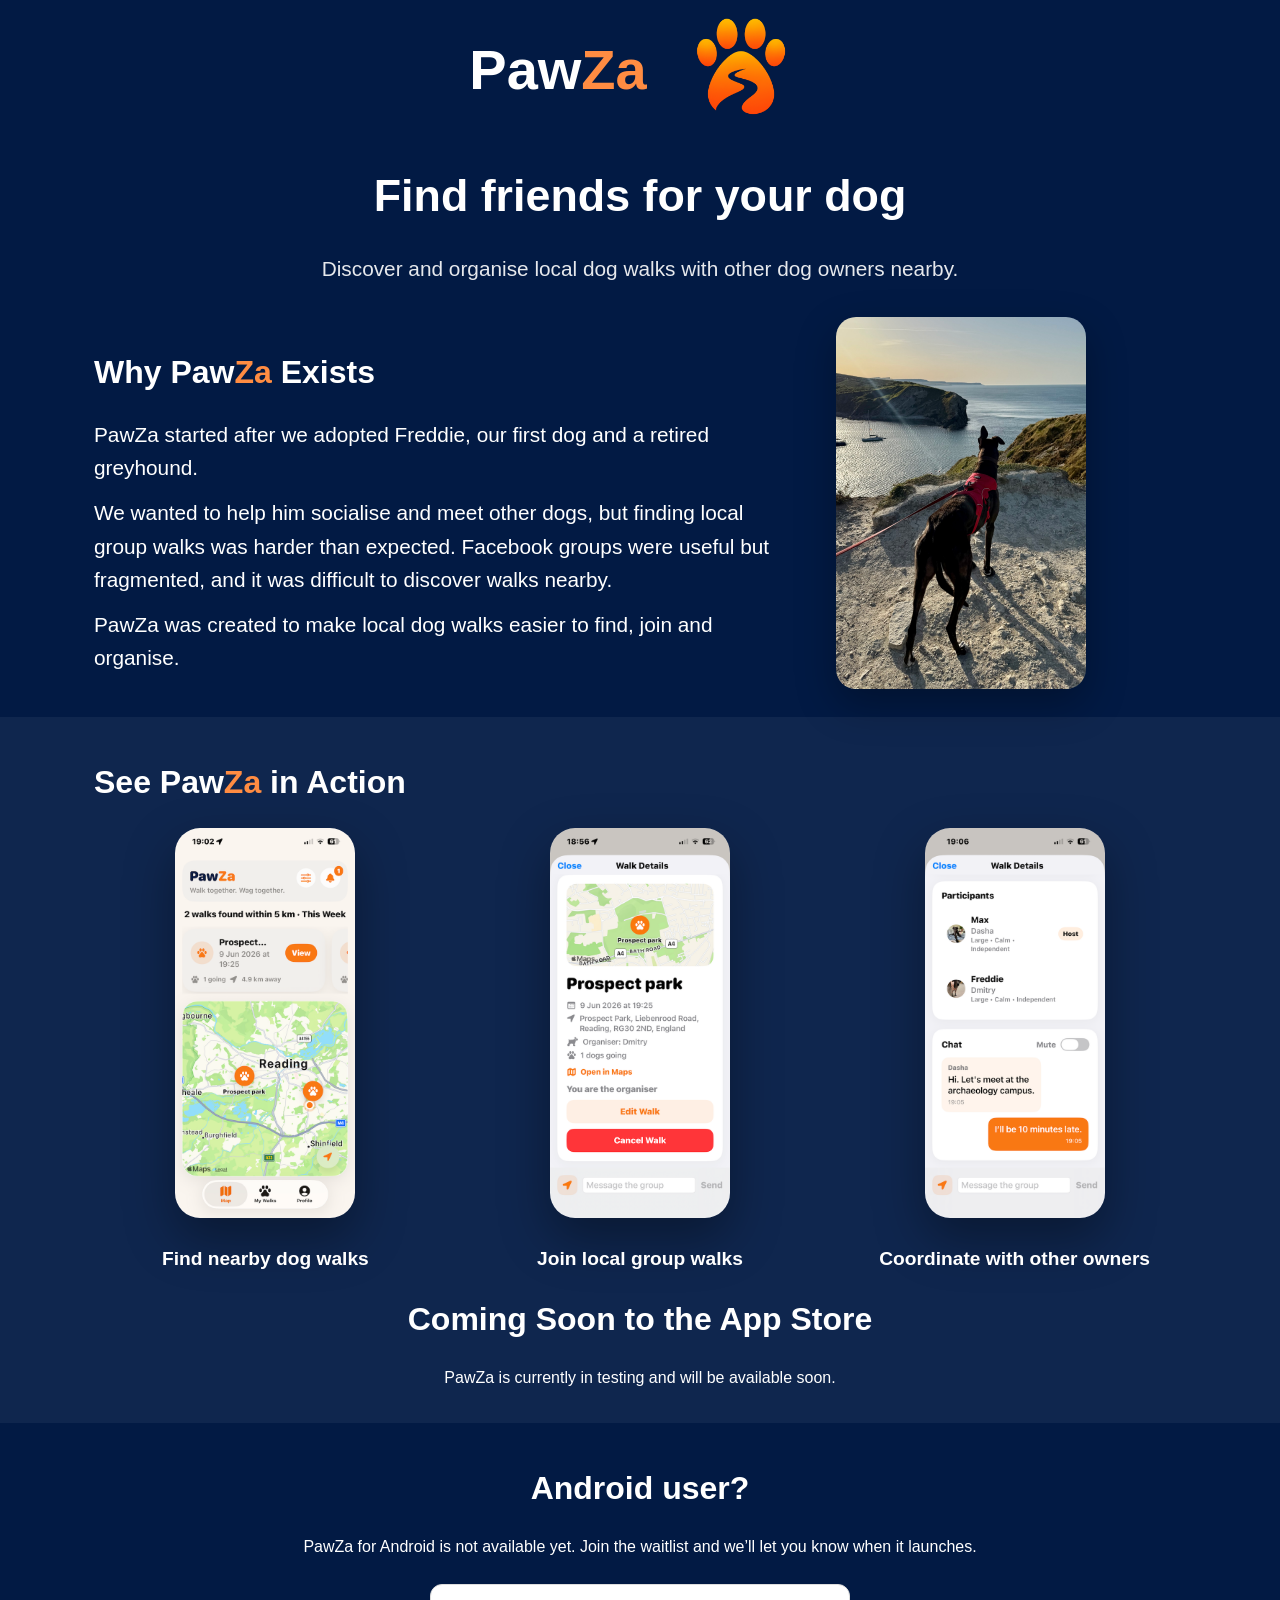
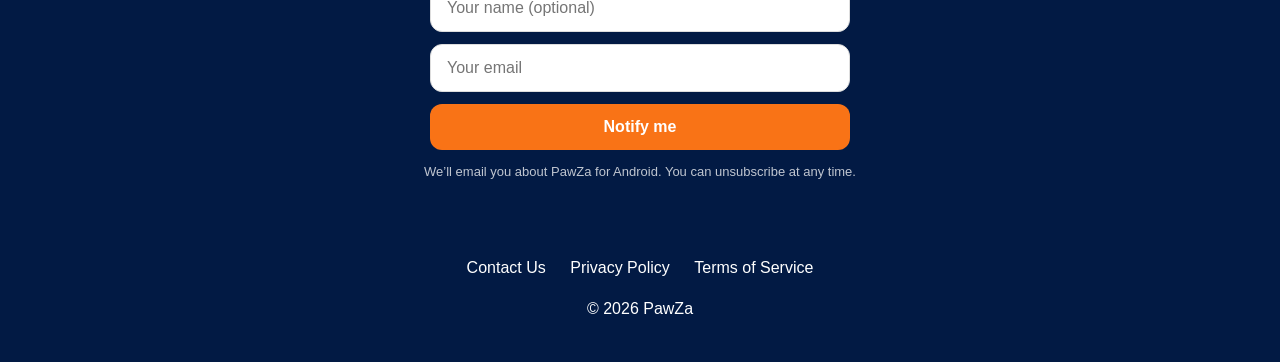
==== index.html @ 74e45c85 "fix" ====
<!DOCTYPE html>
<html lang="en">
<head>
    <!-- Google tag (gtag.js) -->
    <script async src="https://www.googletagmanager.com/gtag/js?id=G-XMD0W73ZPT"></script>
    <script>
      window.dataLayer = window.dataLayer || [];
      function gtag(){dataLayer.push(arguments);}
      gtag('js', new Date());

      gtag('config', 'G-XMD0W73ZPT');
    </script>
    <script>
        // PawZa analytics: measure visitor platform demand
        document.addEventListener("DOMContentLoaded", function () {
            const userAgent = navigator.userAgent || navigator.vendor || window.opera;

            let platform = "desktop";

            if (/android/i.test(userAgent)) {
                platform = "android";
            } else if (/iPad|iPhone|iPod/.test(userAgent)) {
                platform = "ios";
            }

            gtag("event", "platform_visitor", {
                platform: platform
            });
        });
    </script>
    <meta charset="UTF-8">
    <meta name="viewport" content="width=device-width, initial-scale=1.0">
    <title>PawZa - Find friends for your dog</title>
    <link rel="stylesheet" href="styles.css">
</head>

<body>

<header class="hero">
    <div class="container">
        <div class="hero-title">
            <h1 class="brand-name">
                    Paw<span>Za</span>
                </h1>

            <img src="assets/PZ logo trans.png"
                 alt="PawZa Logo"
                 class="logo-inline">
            
        </div>
        <h2>Find friends for your dog</h2>
        <p class="subtitle">
            Discover and organise local dog walks with other dog owners nearby.
        </p>

    </div>
</header>

<section id="story" class="section">
    <div class="container story-layout">


        <div class="story-text">
            <h2>Why Paw<span>Za</span> Exists</h2>

            <p>
                PawZa started after we adopted Freddie, our first dog and a retired greyhound.
            </p>

            <p>
                We wanted to help him socialise and meet other dogs, but finding local group walks was harder than expected.
                Facebook groups were useful but fragmented, and it was difficult to discover walks nearby.
            </p>

            <p>
                PawZa was created to make local dog walks easier to find, join and organise.
            </p>
        </div>
        
        <div class="story-image">
            <img src="assets/Freddie.jpeg" alt="Freddie the Greyhound">
        </div>
        

    </div>

</section>
<section class="section alt">
    <div class="container">
        <h2>See Paw<span>Za</span> in Action</h2>
        
        <div class="screenshots">
            <div class="screenshot-card">
                <img src="assets/screenshot-map.PNG" alt="PawZa map showing nearby dog walks">
                <h3>Find nearby dog walks</h3>
            </div>

            <div class="screenshot-card">
                <img src="assets/screenshot-walk.PNG" alt="PawZa walk details screen">
                <h3>Join local group walks</h3>
            </div>

            <div class="screenshot-card">
                <img src="assets/screenshot-chat.PNG" alt="PawZa walk chat screen">
                <h3>Coordinate with other owners</h3>
            </div>
        </div>
        <div class="container" style="text-align: center;">

                <h2>Coming Soon to the App Store</h2>

                <p>
                    PawZa is currently in testing and will be available soon.
                </p>

        </div>
    </div>
</section>

<section class="section" id="android-waitlist">
    <div class="container" style="text-align: center;">
        <h2>Android user?</h2>
        <p>
            PawZa for Android is not available yet. Join the waitlist and we’ll let you know when it launches.
        </p>

        <form id="androidWaitlistForm" class="waitlist-form">
            <input type="text" id="waitlistName" name="name" placeholder="Your name (optional)">
            <input type="email" id="waitlistEmail" name="email" placeholder="Your email" required>
            <button type="submit">Notify me</button>
        </form>

        <p class="small-text">
            We’ll email you about PawZa for Android. You can unsubscribe at any time.
        </p>

        <p id="waitlistMessage" class="waitlist-message"></p>
    </div>
</section>

<footer>
    <div class="container footer-links">
        <a href="mailto:hello@pawza.uk">Contact Us</a>
        <a href="privacy.html">Privacy Policy</a>
        <a href="terms.html">Terms of Service</a>
    </div>


    <p>© 2026 PawZa</p>
</footer>

<script>
document.getElementById("androidWaitlistForm").addEventListener("submit", async function (event) {
    event.preventDefault();

    const message = document.getElementById("waitlistMessage");
    const name = document.getElementById("waitlistName").value.trim();
    const email = document.getElementById("waitlistEmail").value.trim();

    message.textContent = "Submitting...";

    const params = new URLSearchParams(window.location.search);

    try {
        const response = await fetch("https://europe-west1-freddie-57977.cloudfunctions.net/submitAndroidWaitlist", {
            method: "POST",
            headers: {
                "Content-Type": "application/json"
            },
            body: JSON.stringify({
                name: name || null,
                email: email,
                source: params.get("utm_source"),
                medium: params.get("utm_medium"),
                campaign: params.get("utm_campaign"),
                page: window.location.href
            })
        });

        const result = await response.json();

        if (response.ok) {
            message.textContent = result.message || "Thanks — we’ll let you know when PawZa for Android is ready.";
            document.getElementById("androidWaitlistForm").reset();

            if (typeof gtag === "function") {
                gtag("event", "android_waitlist_signup", {
                    source: params.get("utm_source"),
                    medium: params.get("utm_medium"),
                    campaign: params.get("utm_campaign")
                });
            }
        } else {
            message.textContent = result.message || "Something went wrong. Please try again.";
        }
    } catch (error) {
        message.textContent = "Something went wrong. Please try again.";
    }
});
</script>




</body>
</html>
---- styles.css ----
:root {
    --navy: #021A44;
    --orange: #ff8c42;
    --white: #ffffff;
    --light: #f4f6f8;
}

* {
    margin: 0;
    padding: 0;
    box-sizing: border-box;
}

body {
    font-family: -apple-system, BlinkMacSystemFont, sans-serif;
    background: var(--navy);
    color: var(--white);
    line-height: 1.6;
}

.container {
    max-width: 1100px;
    margin: 0 auto;
    padding: 0 4px;
}

.container span {
    color: var(--orange);
}

.hero {
    text-align: center;
    padding: 0px 0px;
}

.hero h1 {
    font-size: 3.5rem;
    margin-bottom: 5px;
}

.hero h2 {
    font-size: 2.8rem;
}

.subtitle {
    font-size: 1.3rem;
    opacity: 0.9;
    max-width: 1100px;
    margin: 0 auto 0px;
}

.hero-buttons {
    display: flex;
    gap: 16px;
    justify-content: center;
    flex-wrap: wrap;
}

.button {
    padding: 14px 24px;
    border-radius: 12px;
    text-decoration: none;
    font-weight: 600;
}

.primary {
    background: var(--orange);
    color: white;
}

.secondary {
    border: 2px solid white;
    color: white;
}

.section {
    padding: 20px 20px;
}

.alt {
    background: rgba(255,255,255,0.05);
}

.alt span {
    color: var(--orange);
}

.section h2 {
    margin-bottom: 24px;
    font-size: 2rem;
}

.cards {
    display: grid;
    grid-template-columns: repeat(auto-fit,minmax(250px,1fr));
    gap: 20px;
}

.card {
    background: white;
    color: #021A44;
    padding: 24px;
    border-radius: 16px;
    font-weight: 600;
}

.steps {
    margin-left: 24px;
}

footer {
    text-align: center;
    padding: 40px 20px;
}

.footer-links {
    margin-bottom: 16px;
}

.footer-links a {
    color: white;
    margin: 0 10px;
    text-decoration: none;
}

.footer-links a:hover {
    color: var(--orange);
}

.logo {
    width: 10px;
    height: 10px;
    margin-bottom: 30px;
}

.story-layout {
    display: grid;
    grid-template-columns: 1fr 350px;
    gap: 60px;
    align-items: center;
}

.story-image img {
    width: 250px;
    height: auto;
    border-radius: 20px;
    box-shadow: 0 15px 40px rgba(0,0,0,0.3);
    align-items: right;
}

.story-text p {
    margin-bottom: 20px;
    font-size: 1.3rem;
}

.story-text span {
    color: var(--orange);
}

.hero-title {
    display: flex;
    justify-content: center;
    align-items: center;
    gap: 24px;
    margin-bottom: 0px;
}

.logo-inline {
    width: 140px;
    height: auto;
}

.hero-title h1 {
    margin: 0;
}

.brand-name {
    margin: 0;
    font-size: 5rem;
    font-weight: 800;
}

.brand-name span {
    color: var(--orange);
}

.screenshots {
    display: grid;
    grid-template-columns: repeat(3, 1fr);
    gap: 32px;
    align-items: start;
}

.screenshot-card {
    text-align: center;
}

.screenshot-card img {
    width: 180px;
    max-width: 280px;
    border-radius: 25px;
    box-shadow: 0 20px 50px rgba(0,0,0,0.35);
}

.screenshot-card h3 {
    margin-top: 18px;
    font-size: 1.2rem;
}

.contact-email a {
    color: white;
    text-decoration: none;
}

.contact-email a:hover {
    color: var(--orange);
}

.container h1,
.container h2 {
    margin-top: 20px;
    margin-bottom: 20px;
}

.container p,
.container li {
    margin-bottom: 12px;
}

.container ul {
    margin-left: 24px;
    margin-bottom: 20px;
}

.waitlist-form {
    display: flex;
    flex-direction: column;
    gap: 12px;
    max-width: 420px;
    margin: 24px auto 12px;
}

.waitlist-form input {
    padding: 14px 16px;
    border: 1px solid #ddd;
    border-radius: 12px;
    font-size: 16px;
}

.waitlist-form button {
    padding: 14px 18px;
    border: none;
    border-radius: 12px;
    background: #f97316;
    color: white;
    font-size: 16px;
    font-weight: 700;
    cursor: pointer;
}

.small-text {
    font-size: 13px;
    opacity: 0.75;
}

.waitlist-message {
    margin-top: 12px;
    font-weight: 600;
}

@media (max-width: 768px) {
    .container {
        padding: 0 24px;
    }

    .hero {
        padding: 32px 0 48px;
    }

    .hero-title {
        flex-direction: row;
        gap: 16px;
        justify-content: center;
        align-items: center;
        flex-wrap: nowrap;
        margin-bottom: 32px;
    }

    .brand-name {
        font-size: 2.7rem;
        white-space: nowrap;
    }

    .logo-inline {
        width: 82px;
    }

    .hero > .container > h1 {
        font-size: 2.9rem;
        line-height: 1.08;
        margin: 0 0 20px;
    }

    .subtitle {
        font-size: 1.25rem;
        line-height: 1.4;
        max-width: 360px;
    }

    .section {
        padding: 48px 0;
    }

    .story-layout {
        grid-template-columns: 1fr;
        gap: 28px;
    }

    .story-text h2,
    .section h2 {
        font-size: 2.2rem;
        line-height: 1.12;
    }

    .story-text p {
        font-size: 1.1rem;
        line-height: 1.55;
    }

    .story-image {
        text-align: center;
    }

    .story-image img {
        width: 100%;
        max-width: 320px;
    }

    .screenshots {
        grid-template-columns: 1fr;
        gap: 42px;
    }

    .screenshot-card img {
        width: 100%;
        max-width: 260px;
    }

    footer {
        padding: 32px 20px;
    }

    .footer-links {
        display: flex;
        flex-direction: column;
        gap: 12px;
    }
}
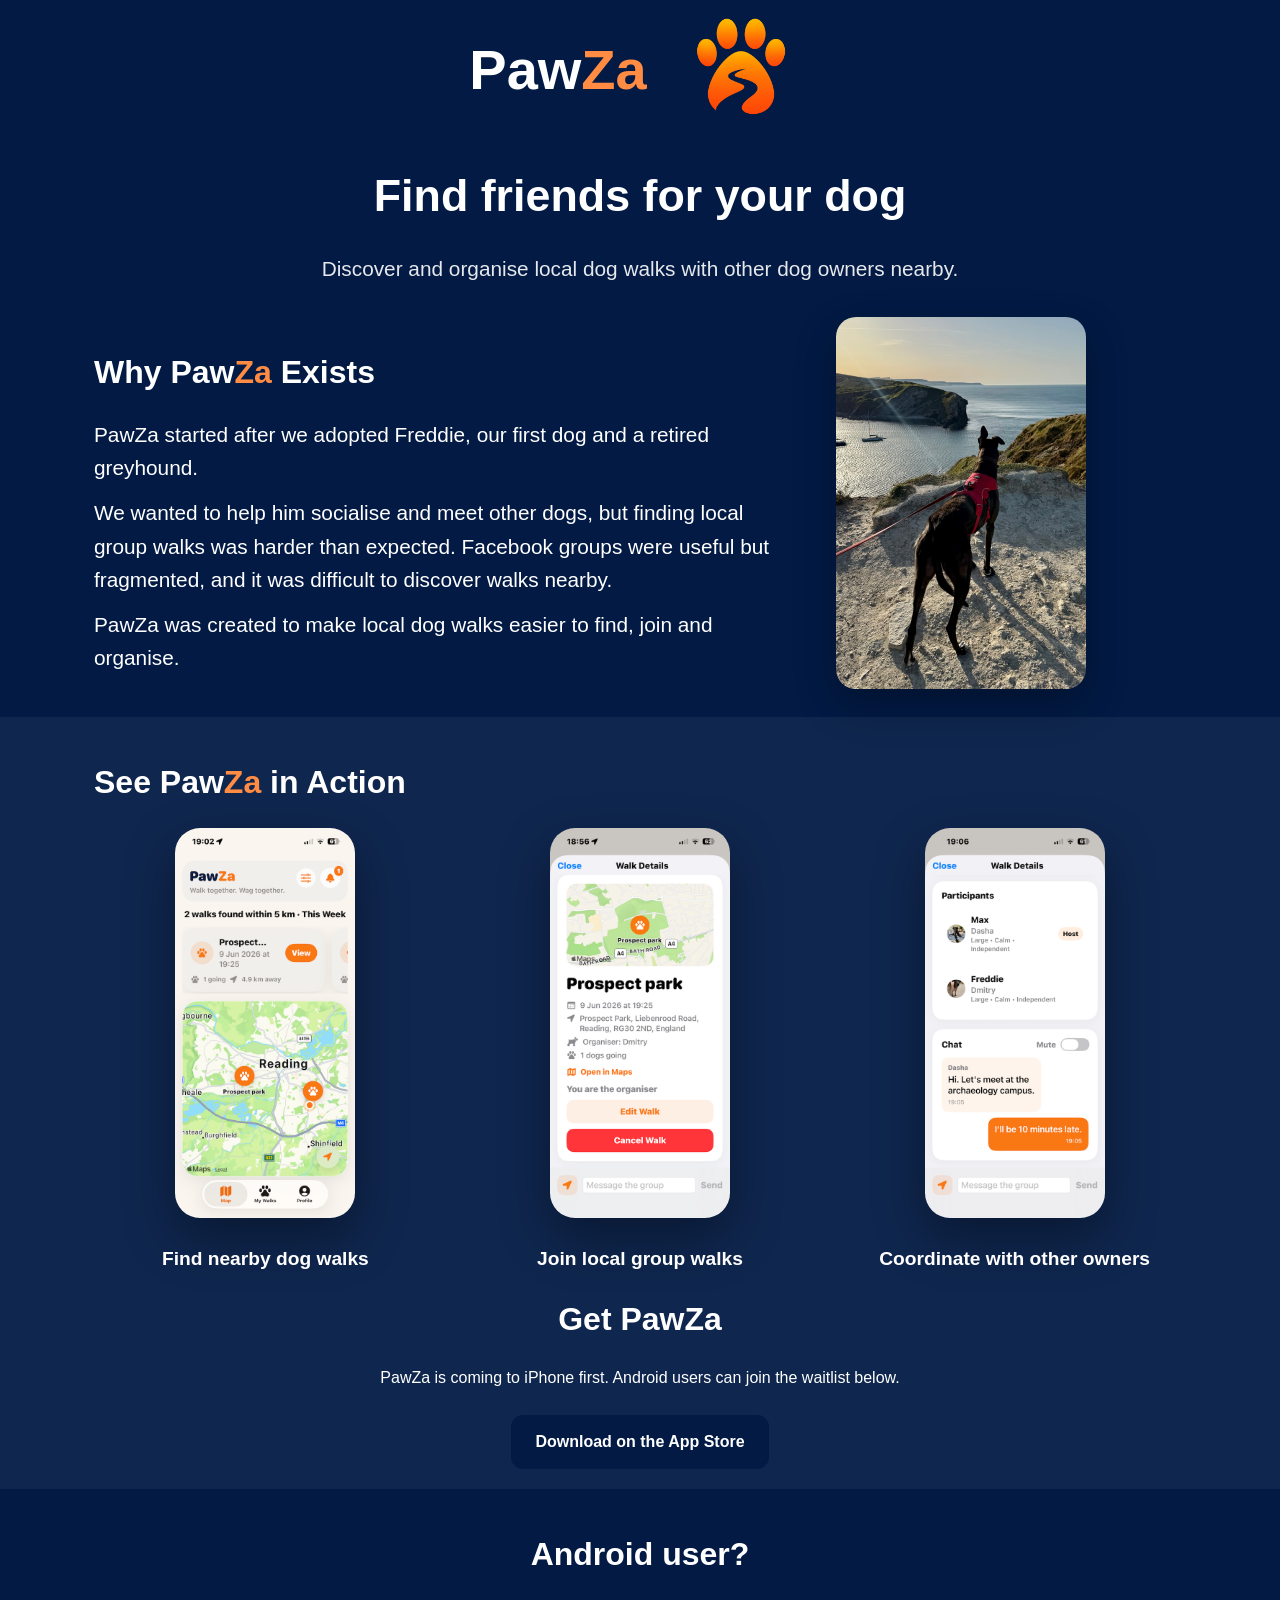
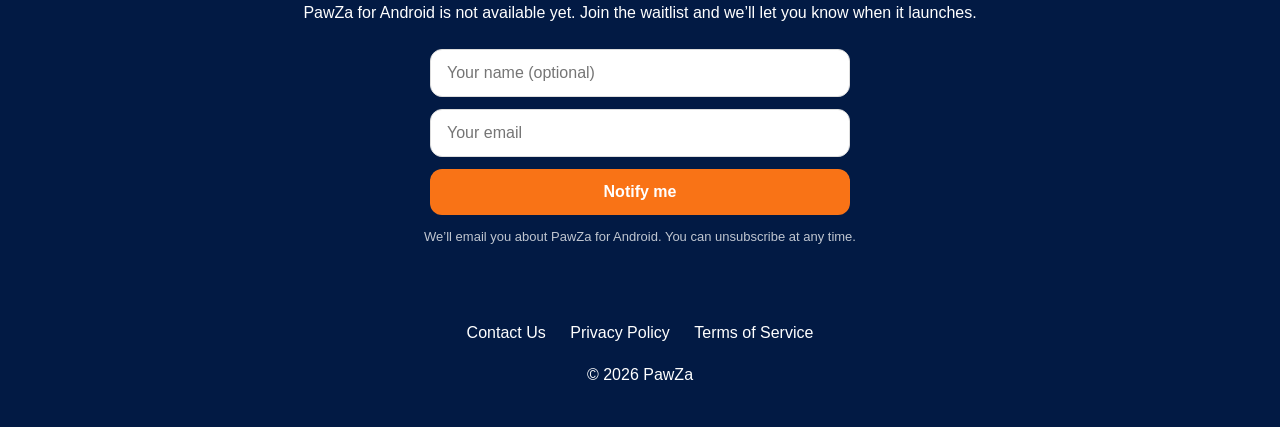
==== commit 370f6780: "Device" ====
--- a/index.html
+++ b/index.html
@@ -8,31 +8,42 @@
       window.dataLayer = window.dataLayer || [];
       function gtag(){dataLayer.push(arguments);}
       gtag('js', new Date());
-
       gtag('config', 'G-XMD0W73ZPT');
     </script>
+
     <script>
-        // PawZa analytics: measure visitor platform demand
         document.addEventListener("DOMContentLoaded", function () {
             const userAgent = navigator.userAgent || navigator.vendor || window.opera;
 
             let platform = "desktop";
 
-            if (/android/i.test(userAgent)) {
+            const isIOS =
+                /iPad|iPhone|iPod/.test(userAgent) ||
+                (navigator.platform === "MacIntel" && navigator.maxTouchPoints > 1);
+
+            const isAndroid = /android/i.test(userAgent);
+
+            if (isAndroid) {
                 platform = "android";
-            } else if (/iPad|iPhone|iPod/.test(userAgent)) {
+            } else if (isIOS) {
                 platform = "ios";
             }
 
-            gtag("event", "platform_visitor", {
-                platform: platform
-            });
+            document.body.classList.add("platform-" + platform);
+
+            if (typeof gtag === "function") {
+                gtag("event", "platform_visitor", {
+                    platform: platform
+                });
+            }
         });
     </script>
+
     <meta charset="UTF-8">
     <meta name="viewport" content="width=device-width, initial-scale=1.0">
     <title>PawZa - Find friends for your dog</title>
     <link rel="stylesheet" href="styles.css">
+
 </head>
 
 <body>
@@ -40,27 +51,22 @@
 <header class="hero">
     <div class="container">
         <div class="hero-title">
-            <h1 class="brand-name">
-                    Paw<span>Za</span>
-                </h1>
+            <h1 class="brand-name">Paw<span>Za</span></h1>
 
             <img src="assets/PZ logo trans.png"
                  alt="PawZa Logo"
                  class="logo-inline">
-            
-        </div>
+        </div>
+
         <h2>Find friends for your dog</h2>
         <p class="subtitle">
             Discover and organise local dog walks with other dog owners nearby.
         </p>
-
     </div>
 </header>
 
 <section id="story" class="section">
     <div class="container story-layout">
-
-
         <div class="story-text">
             <h2>Why Paw<span>Za</span> Exists</h2>
 
@@ -77,19 +83,17 @@
                 PawZa was created to make local dog walks easier to find, join and organise.
             </p>
         </div>
-        
+
         <div class="story-image">
             <img src="assets/Freddie.jpeg" alt="Freddie the Greyhound">
         </div>
-        
-
-    </div>
-
+    </div>
 </section>
+
 <section class="section alt">
     <div class="container">
         <h2>See Paw<span>Za</span> in Action</h2>
-        
+
         <div class="screenshots">
             <div class="screenshot-card">
                 <img src="assets/screenshot-map.PNG" alt="PawZa map showing nearby dog walks">
@@ -106,13 +110,33 @@
                 <h3>Coordinate with other owners</h3>
             </div>
         </div>
+
         <div class="container" style="text-align: center;">
 
-                <h2>Coming Soon to the App Store</h2>
-
+            <div class="platform-section ios-only">
+                <h2>Download PawZa on the App Store</h2>
+                <p>PawZa is available for iPhone.</p>
+                <a class="app-store-button" href="APP_STORE_URL_HERE">
+                    Download on the App Store
+                </a>
+            </div>
+
+            <div class="platform-section android-only">
+                <h2>PawZa for Android is coming soon</h2>
                 <p>
-                    PawZa is currently in testing and will be available soon.
+                    Join the Android waitlist below and we’ll let you know when it launches.
                 </p>
+            </div>
+
+            <div class="platform-section desktop-only">
+                <h2>Get PawZa</h2>
+                <p>
+                    PawZa is coming to iPhone first. Android users can join the waitlist below.
+                </p>
+                <a class="app-store-button" href="APP_STORE_URL_HERE">
+                    Download on the App Store
+                </a>
+            </div>
 
         </div>
     </div>
@@ -145,7 +169,6 @@
         <a href="privacy.html">Privacy Policy</a>
         <a href="terms.html">Terms of Service</a>
     </div>
-
 
     <p>© 2026 PawZa</p>
 </footer>
@@ -200,9 +223,5 @@
 });
 </script>
 
-
-
-
 </body>
 </html>
-
--- a/styles.css
+++ b/styles.css
@@ -266,6 +266,41 @@
 .waitlist-message {
     margin-top: 12px;
     font-weight: 600;
+}
+
+.ios-only,
+.android-only,
+.desktop-only {
+  display: none;
+}
+
+.platform-ios .ios-only {
+  display: block;
+}
+
+.platform-android .android-only {
+  display: block;
+}
+
+.platform-desktop .desktop-only {
+  display: block;
+}
+
+.app-store-button {
+    display: inline-block;
+    margin-top: 12px;
+    padding: 14px 24px;
+    border-radius: 12px;
+    background: #021A44;
+    color: white;
+    text-decoration: none;
+    font-weight: 700;
+}
+
+.secondary-note {
+    margin-top: 18px;
+    font-size: 0.95rem;
+    opacity: 0.8;
 }
 
 @media (max-width: 768px) {
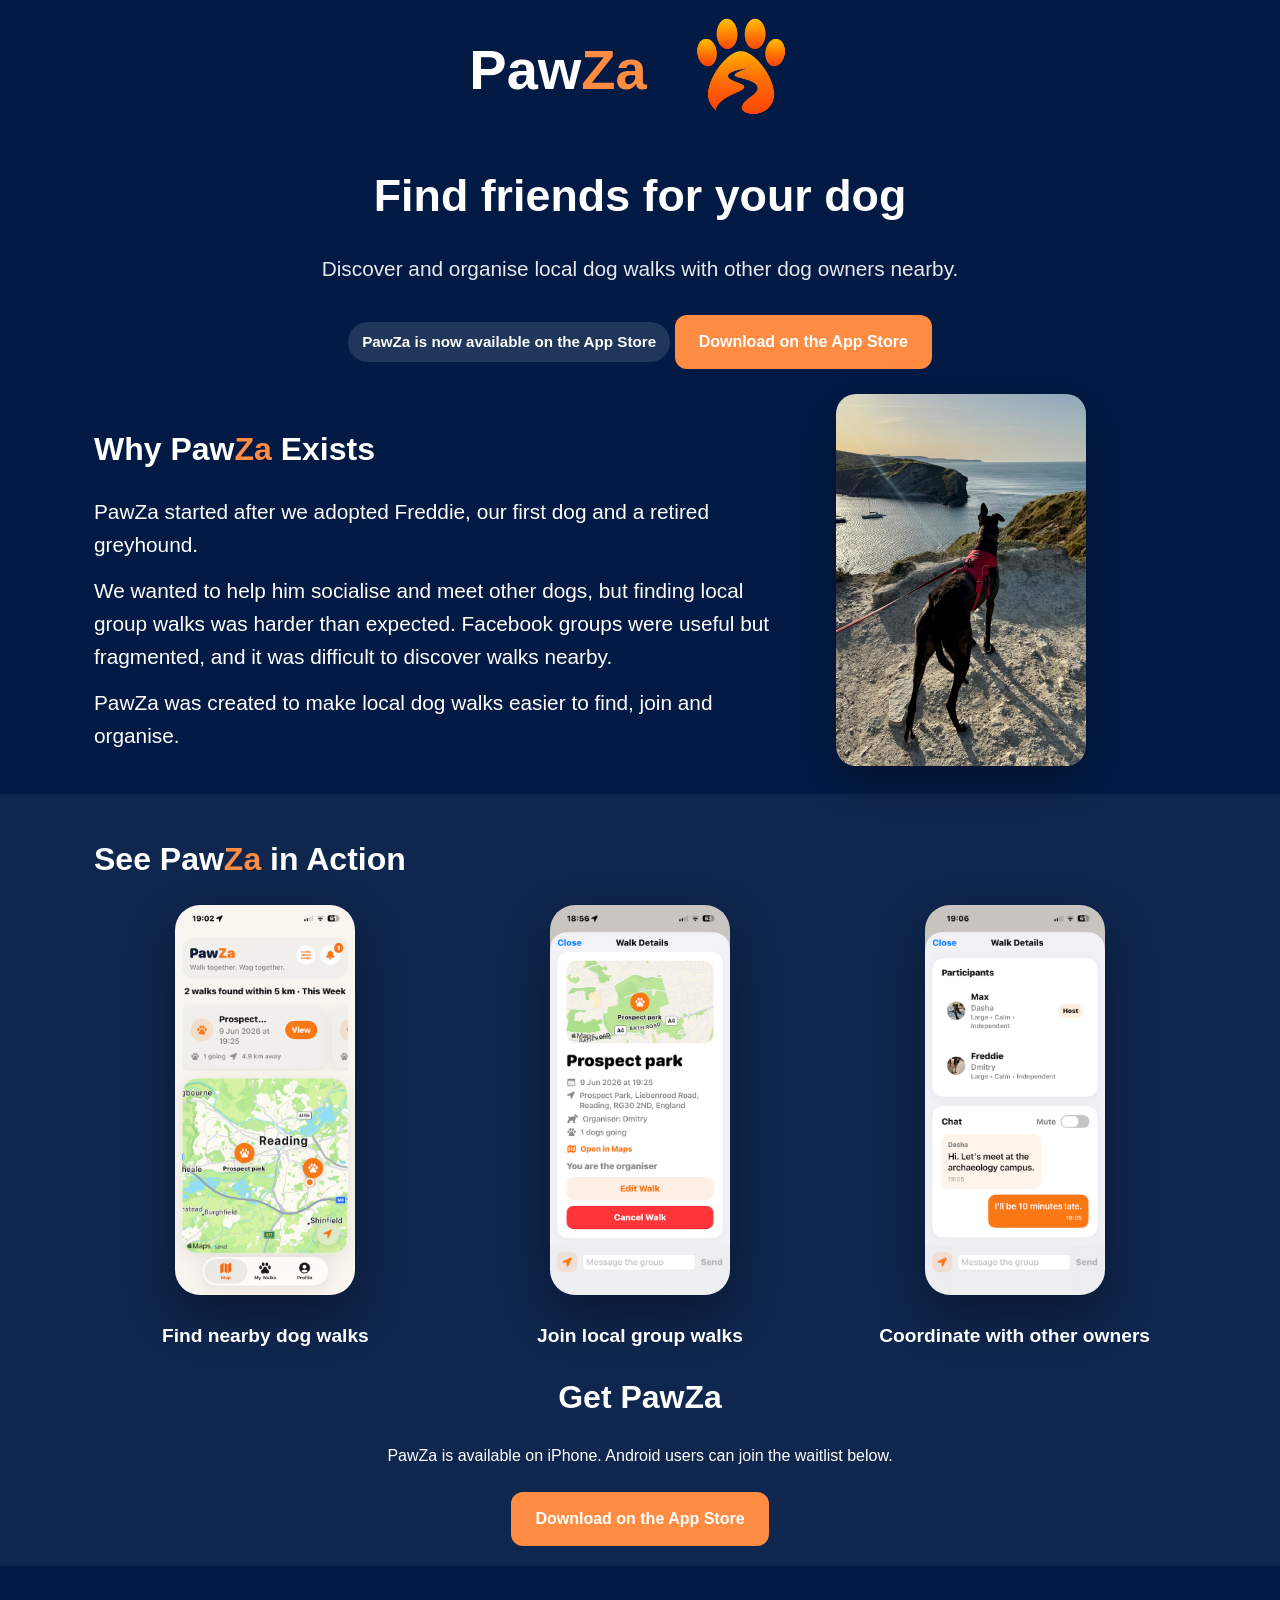
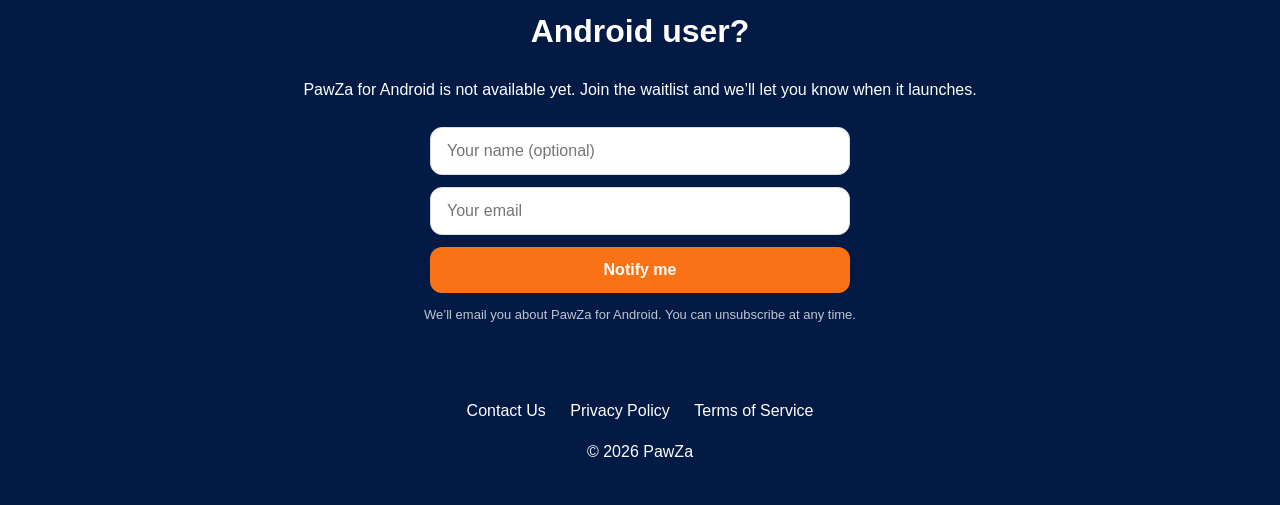
==== commit 33b1625c: "App Store link" ====
--- a/index.html
+++ b/index.html
@@ -1,4 +1,3 @@
-
 <!DOCTYPE html>
 <html lang="en">
 <head>
@@ -36,6 +35,19 @@
                     platform: platform
                 });
             }
+
+            document.querySelectorAll(".app-store-button").forEach(function (button) {
+                button.addEventListener("click", function () {
+                    if (typeof gtag === "function") {
+                        gtag("event", "app_store_click", {
+                            platform: platform,
+                            source: new URLSearchParams(window.location.search).get("utm_source"),
+                            medium: new URLSearchParams(window.location.search).get("utm_medium"),
+                            campaign: new URLSearchParams(window.location.search).get("utm_campaign")
+                        });
+                    }
+                });
+            });
         });
     </script>
 
@@ -43,7 +55,6 @@
     <meta name="viewport" content="width=device-width, initial-scale=1.0">
     <title>PawZa - Find friends for your dog</title>
     <link rel="stylesheet" href="styles.css">
-
 </head>
 
 <body>
@@ -62,6 +73,14 @@
         <p class="subtitle">
             Discover and organise local dog walks with other dog owners nearby.
         </p>
+
+        <p class="launch-badge">
+            PawZa is now available on the App Store
+        </p>
+
+        <a class="app-store-button hero-download-button" href="https://apps.apple.com/gb/app/pawza/id6767504986">
+            Download on the App Store
+        </a>
     </div>
 </header>
 
@@ -115,8 +134,8 @@
 
             <div class="platform-section ios-only">
                 <h2>Download PawZa on the App Store</h2>
-                <p>PawZa is available for iPhone.</p>
-                <a class="app-store-button" href="APP_STORE_URL_HERE">
+                <p>PawZa is available for iPhone users in the UK.</p>
+                <a class="app-store-button" href="https://apps.apple.com/gb/app/pawza/id6767504986">
                     Download on the App Store
                 </a>
             </div>
@@ -131,9 +150,9 @@
             <div class="platform-section desktop-only">
                 <h2>Get PawZa</h2>
                 <p>
-                    PawZa is coming to iPhone first. Android users can join the waitlist below.
+                    PawZa is available on iPhone. Android users can join the waitlist below.
                 </p>
-                <a class="app-store-button" href="APP_STORE_URL_HERE">
+                <a class="app-store-button" href="https://apps.apple.com/gb/app/pawza/id6767504986">
                     Download on the App Store
                 </a>
             </div>
@@ -142,7 +161,7 @@
     </div>
 </section>
 
-<section class="section" id="android-waitlist">
+<section class="section platform-section android-only desktop-only" id="android-waitlist">
     <div class="container" style="text-align: center;">
         <h2>Android user?</h2>
         <p>
@@ -174,53 +193,57 @@
 </footer>
 
 <script>
-document.getElementById("androidWaitlistForm").addEventListener("submit", async function (event) {
-    event.preventDefault();
-
-    const message = document.getElementById("waitlistMessage");
-    const name = document.getElementById("waitlistName").value.trim();
-    const email = document.getElementById("waitlistEmail").value.trim();
-
-    message.textContent = "Submitting...";
-
-    const params = new URLSearchParams(window.location.search);
-
-    try {
-        const response = await fetch("https://europe-west1-freddie-57977.cloudfunctions.net/submitAndroidWaitlist", {
-            method: "POST",
-            headers: {
-                "Content-Type": "application/json"
-            },
-            body: JSON.stringify({
-                name: name || null,
-                email: email,
-                source: params.get("utm_source"),
-                medium: params.get("utm_medium"),
-                campaign: params.get("utm_campaign"),
-                page: window.location.href
-            })
-        });
-
-        const result = await response.json();
-
-        if (response.ok) {
-            message.textContent = result.message || "Thanks — we’ll let you know when PawZa for Android is ready.";
-            document.getElementById("androidWaitlistForm").reset();
-
-            if (typeof gtag === "function") {
-                gtag("event", "android_waitlist_signup", {
+const androidWaitlistForm = document.getElementById("androidWaitlistForm");
+
+if (androidWaitlistForm) {
+    androidWaitlistForm.addEventListener("submit", async function (event) {
+        event.preventDefault();
+
+        const message = document.getElementById("waitlistMessage");
+        const name = document.getElementById("waitlistName").value.trim();
+        const email = document.getElementById("waitlistEmail").value.trim();
+
+        message.textContent = "Submitting...";
+
+        const params = new URLSearchParams(window.location.search);
+
+        try {
+            const response = await fetch("https://europe-west1-freddie-57977.cloudfunctions.net/submitAndroidWaitlist", {
+                method: "POST",
+                headers: {
+                    "Content-Type": "application/json"
+                },
+                body: JSON.stringify({
+                    name: name || null,
+                    email: email,
                     source: params.get("utm_source"),
                     medium: params.get("utm_medium"),
-                    campaign: params.get("utm_campaign")
-                });
+                    campaign: params.get("utm_campaign"),
+                    page: window.location.href
+                })
+            });
+
+            const result = await response.json();
+
+            if (response.ok) {
+                message.textContent = result.message || "Thanks — we’ll let you know when PawZa for Android is ready.";
+                androidWaitlistForm.reset();
+
+                if (typeof gtag === "function") {
+                    gtag("event", "android_waitlist_signup", {
+                        source: params.get("utm_source"),
+                        medium: params.get("utm_medium"),
+                        campaign: params.get("utm_campaign")
+                    });
+                }
+            } else {
+                message.textContent = result.message || "Something went wrong. Please try again.";
             }
-        } else {
-            message.textContent = result.message || "Something went wrong. Please try again.";
+        } catch (error) {
+            message.textContent = "Something went wrong. Please try again.";
         }
-    } catch (error) {
-        message.textContent = "Something went wrong. Please try again.";
-    }
-});
+    });
+}
 </script>
 
 </body>
--- a/styles.css
+++ b/styles.css
@@ -291,7 +291,7 @@
     margin-top: 12px;
     padding: 14px 24px;
     border-radius: 12px;
-    background: #021A44;
+    background: var(--orange);
     color: white;
     text-decoration: none;
     font-weight: 700;
@@ -301,6 +301,28 @@
     margin-top: 18px;
     font-size: 0.95rem;
     opacity: 0.8;
+}
+
+.launch-badge {
+    display: inline-block;
+    margin: 18px 0 4px;
+    padding: 8px 14px;
+    border-radius: 999px;
+    background: rgba(255, 255, 255, 0.12);
+    color: var(--white);
+    font-weight: 700;
+    font-size: 0.95rem;
+}
+
+.hero-download-button {
+    background: var(--orange);
+    color: var(--white);
+    margin-top: 18px;
+}
+
+.hero-download-button:hover,
+.app-store-button:hover {
+    opacity: 0.9;
 }
 
 @media (max-width: 768px) {
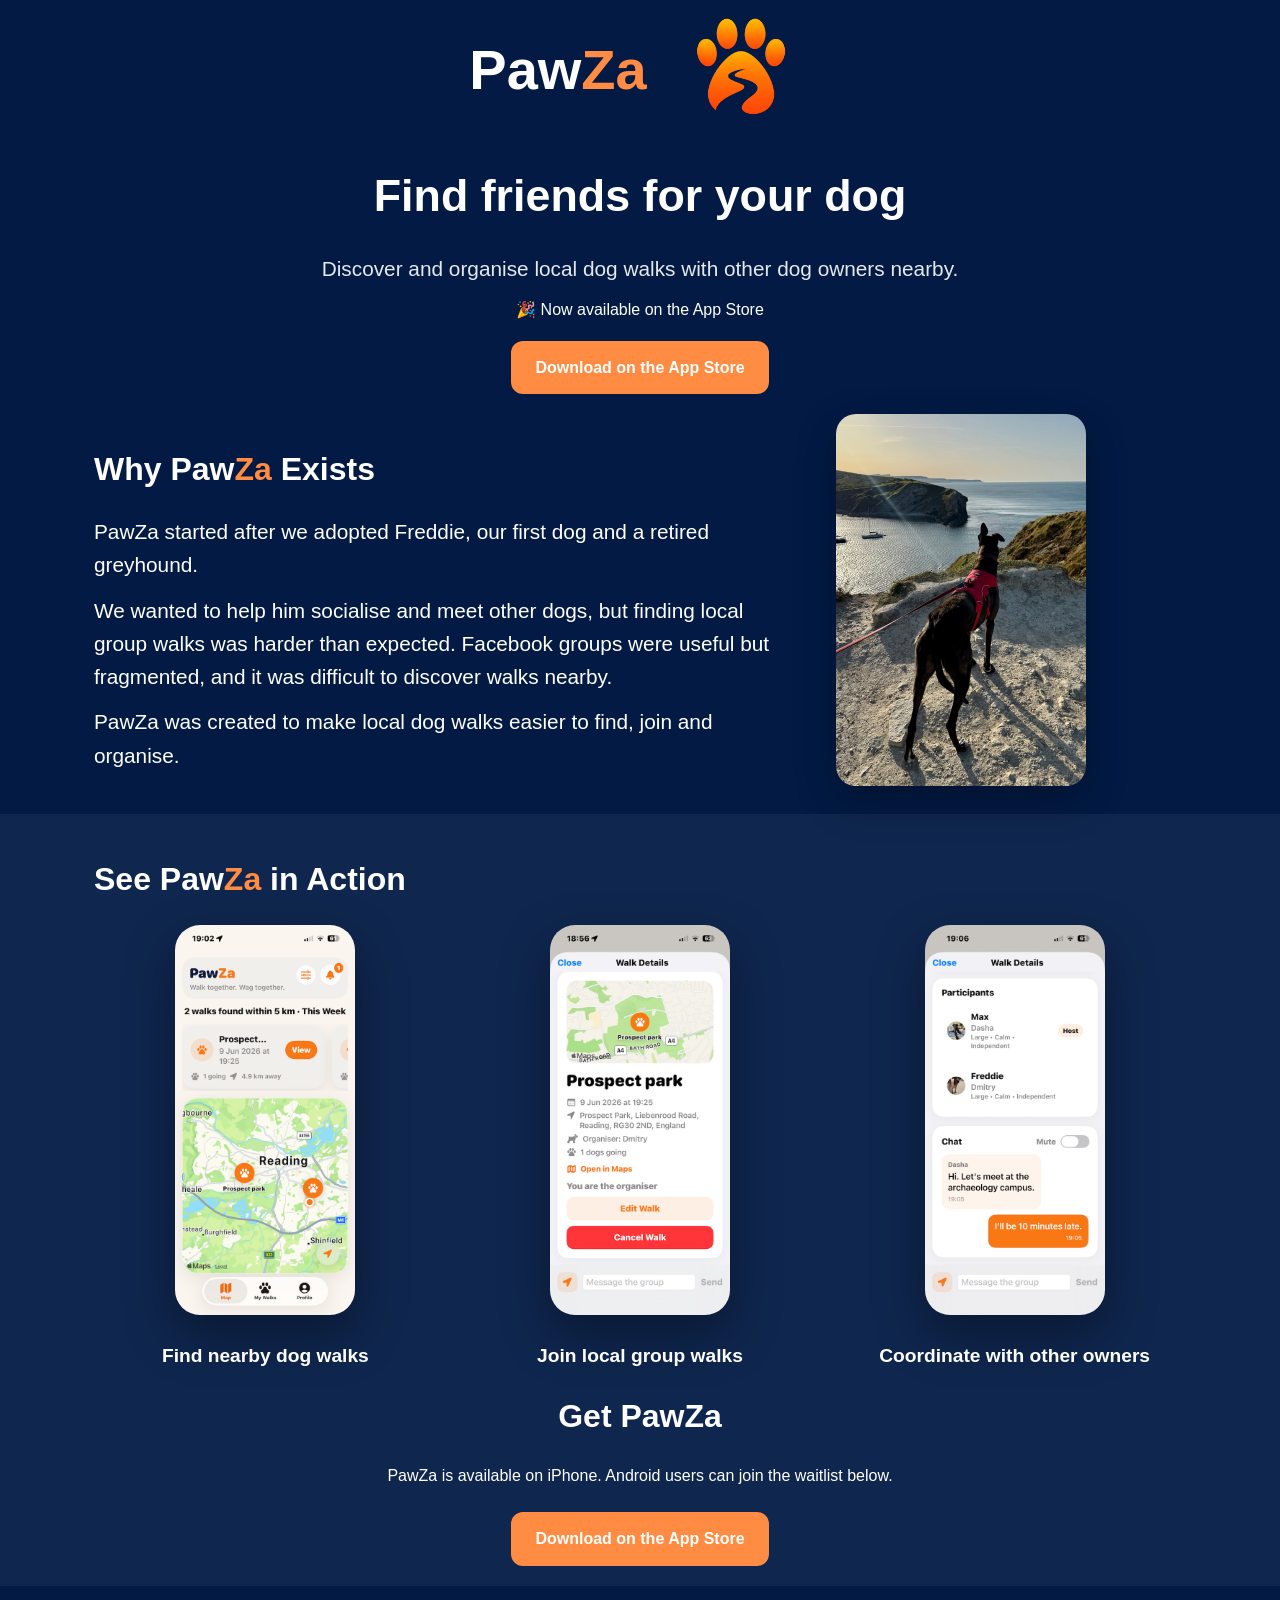
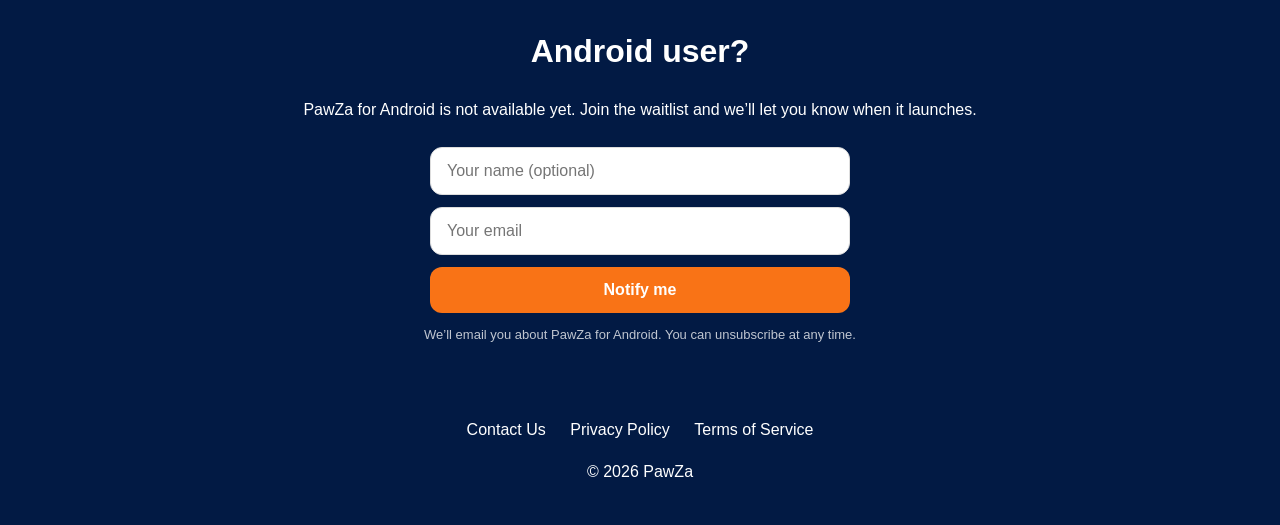
==== commit 18225259: "link" ====
--- a/index.html
+++ b/index.html
@@ -59,10 +59,10 @@
 
 <body>
 
-<header class="hero">
-    <div class="container">
-        <div class="hero-title">
-            <h1 class="brand-name">Paw<span>Za</span></h1>
+    <header class="hero">
+        <div class="container">
+            <div class="hero-title">
+                <h1 class="brand-name">Paw<span>Za</span></h1>
 
             <img src="assets/PZ logo trans.png"
                  alt="PawZa Logo"
@@ -70,19 +70,25 @@
         </div>
 
         <h2>Find friends for your dog</h2>
+
         <p class="subtitle">
             Discover and organise local dog walks with other dog owners nearby.
         </p>
 
-        <p class="launch-badge">
-            PawZa is now available on the App Store
-        </p>
-
-        <a class="app-store-button hero-download-button" href="https://apps.apple.com/gb/app/pawza/id6767504986">
+        <div class="launch-banner">
+            🎉 Now available on the App Store
+        </div>
+
+        <a class="app-store-button hero-download-button"
+           href="https://apps.apple.com/gb/app/pawza/id6767504986"
+           target="_blank"
+           rel="noopener noreferrer">
             Download on the App Store
         </a>
     </div>
-</header>
+
+    </header>
+
 
 <section id="story" class="section">
     <div class="container story-layout">
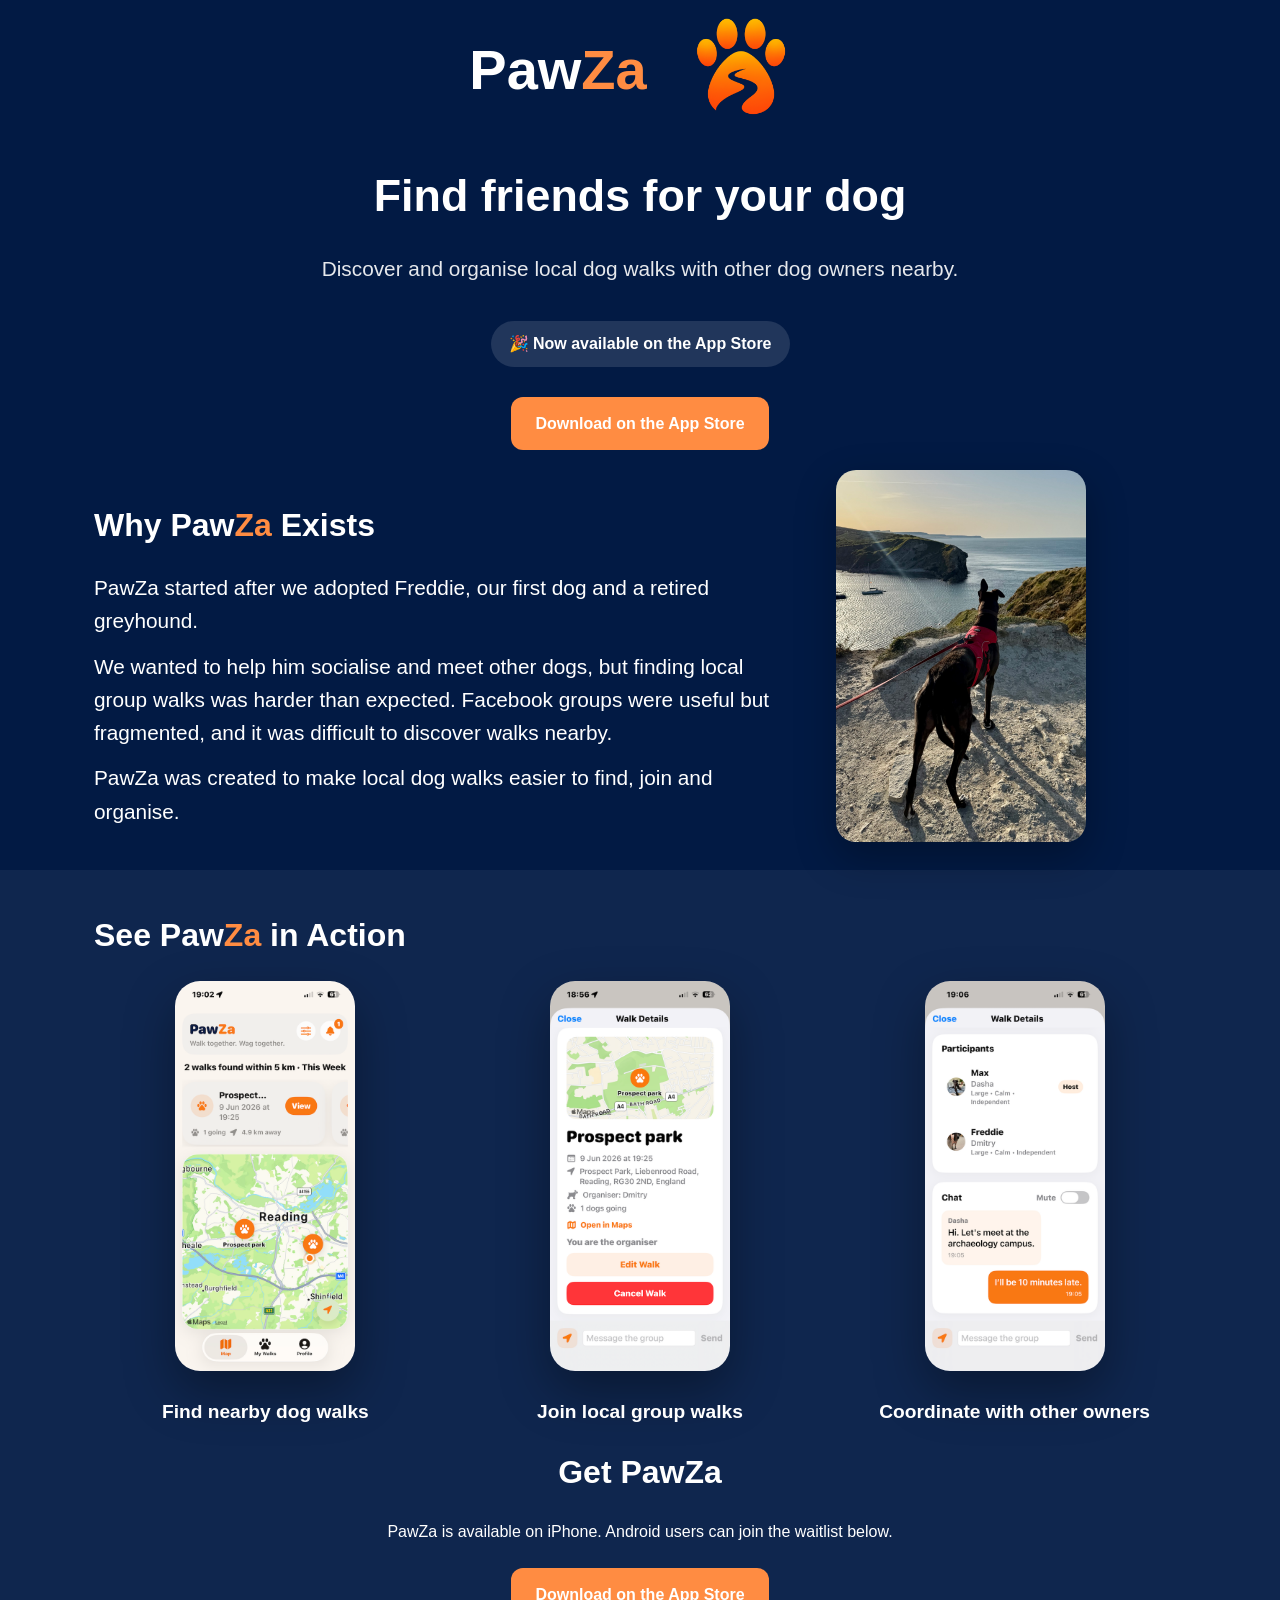
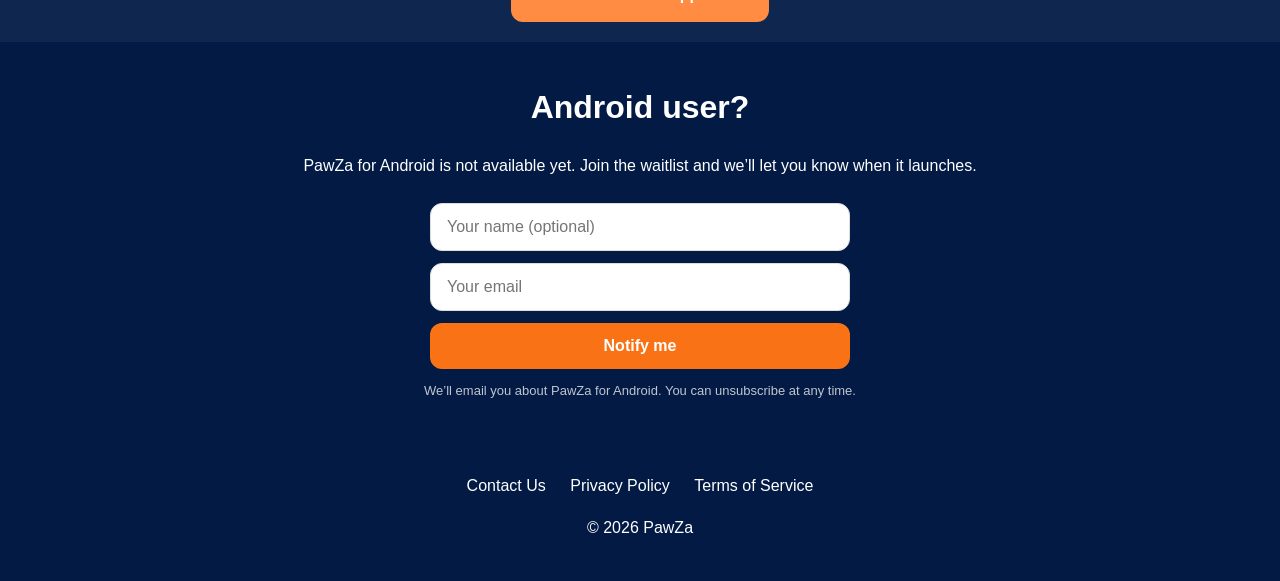
==== commit 715e4605: "link" ====
--- a/index.html
+++ b/index.html
@@ -78,7 +78,7 @@
         <div class="launch-banner">
             🎉 Now available on the App Store
         </div>
-
+        <br>
         <a class="app-store-button hero-download-button"
            href="https://apps.apple.com/gb/app/pawza/id6767504986"
            target="_blank"
--- a/styles.css
+++ b/styles.css
@@ -303,16 +303,16 @@
     opacity: 0.8;
 }
 
-.launch-badge {
-    display: inline-block;
-    margin: 18px 0 4px;
-    padding: 8px 14px;
-    border-radius: 999px;
-    background: rgba(255, 255, 255, 0.12);
-    color: var(--white);
-    font-weight: 700;
-    font-size: 0.95rem;
-}
+.launch-banner {
+display: inline-block;
+margin: 24px 0 12px;
+padding: 10px 18px;
+border-radius: 999px;
+background: rgba(255,255,255,0.12);
+font-weight: 700;
+font-size: 1rem;
+}
+
 
 .hero-download-button {
     background: var(--orange);
